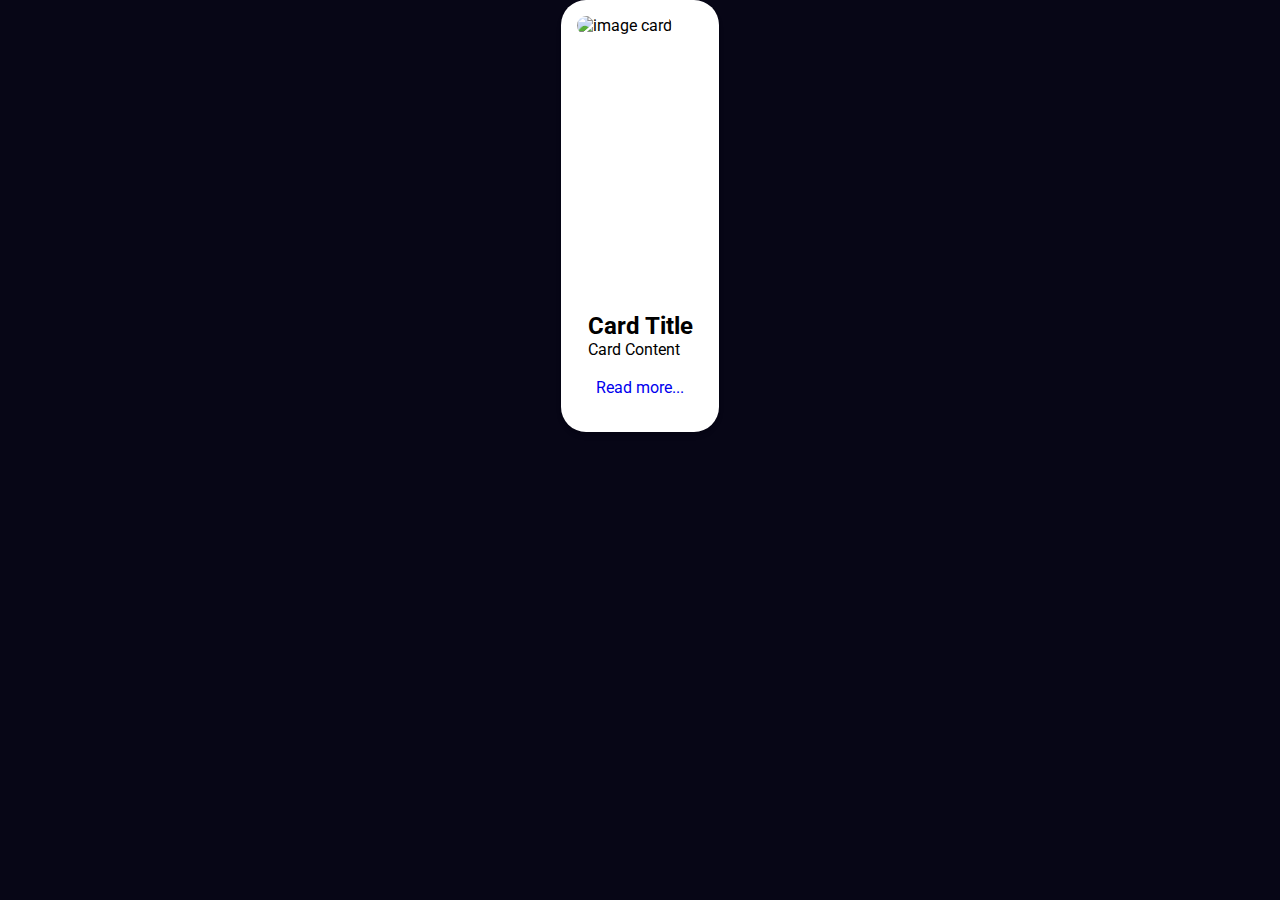
==== card_1.html @ c9ea322a "Add files via upload" ====
<!DOCTYPE html>
<html lang="en">
    <head>
        <meta charset="UTF-8">
        <meta http-equiv="X-UA-Compatible" content="IE=edge">
        <meta name="viewport" content="width=device-width, initial-scale=1.0">
        <title>card</title>
        <link rel="stylesheet" href="styles.css">
        <link rel="stylesheet" href="card.css">

    </head>
    <body class="grid place-center bg ">

        <div class="card-container round-25 grid place-center" data-aos="zoom-in-down" 
        data-aos-duration="1000" >
            <div class="card-img  ">
                <img class=" round-12  " src="https://unsplash.it/1000" alt="image card">
            </div>
            <div class="card-content m-t-1">
                <div class="card-title">
                    <h2>Card Title</h2>
                    <p>Card Content</p>
                </div>
            </div>
            <a href="#" class="btn">Read more...</a>
        </div>
    </body>
</html>
---- styles.css ----
@import url('https://fonts.googleapis.com/css2?family=Fira+Sans:ital,wght@0,100;0,200;0,300;0,400;0,500;0,600;0,700;0,800;0,900;1,400&family=Montserrat:wght@100;200;300;400;600;700;800;900&family=Roboto:ital,wght@0,300;0,400;0,500;0,700;0,900;1,400;1,900&display=swap');

* {
    scroll-behavior: smooth;
    padding: 0;
    margin: 0;
    box-sizing: border-box;
    font-family: 'Fira Sans', sans-serif;
    font-family: 'Montserrat', sans-serif;
    font-family: 'Roboto', sans-serif;
}

body {
    /* background: #f5f0f0; */
    background-color: #070616;
}



a {
    text-decoration: none;

}

.txt-deco-none {
    text-decoration: none;
}

.btn {
    border: none;
    padding: 1.2rem;
}

.absolute {
    position: absolute;
}

.relative {
    position: relative;
}

.fixe {
    position: fixed;
}

.full {
    width: 100%;
}

.grid {
    display: grid;
}

.flex {
    display: flex;
}

.place-center {
    place-items: center;
}

.flex-col {
    flex-direction: column;
}

.flex-row {
    flex-direction: row;
}

.wrap {
    flex-wrap: wrap;
}

.col-1 {
    columns: 1;
}

.col-2 {
    columns: 2;
}

.col-3 {
    columns: 3;
}



.round-25 {
    border-radius: 25px;
}

.round-12 {
    border-radius: 12px;
}

.round-45 {
    border-radius: 45px;
}

.round-5 {
    border-radius: 5px;
}

.round-10 {
    border-radius: 10px;
}

.round-full {
    border-radius: 200px;
}


.m-auto {
    margin: auto;
}

.m-t-1 {
    margin-top: 1rem;
}

.m-t-2 {
    margin-top: 2rem;
}

.m-t-3 {
    margin-top: 3rem;
}

.m-t-4 {
    margin-top: 4rem;
}

.m-t-5 {
    margin-top: 5rem;
}

li {
    list-style: none;
}
---- card.css ----
.card-container{
    margin: 0 25px;
    display: flex;
    flex-direction: column;
    padding:1rem;
    background: #fff;
    box-shadow: rgba(0, 0, 0, 0.1) 0px 4px 6px -1px, rgba(0, 0, 0, 0.06) 0px 2px 4px -1px;
}
.card-container .card-img{
    width: 100%;
    height: 280px;
}
.card-container .card-img img{
    width: 300px;
    height: 280px;
    object-fit: cover;
}
@media (max-width: 900px){
    .card-container{
        margin: 0 25px;
        display: flex;
        flex-direction: column;
        padding:1rem;
        box-shadow: rgba(0, 0, 0, 0.1) 0px 4px 6px -1px, rgba(0, 0, 0, 0.06) 0px 2px 4px -1px;
    }
    .card-container .card-img{
        width: 100%;
        height: 280px;
    }
    .card-container .card-img img{
        width: 300px;
        height: 280px;
        object-fit: cover;
    }

}
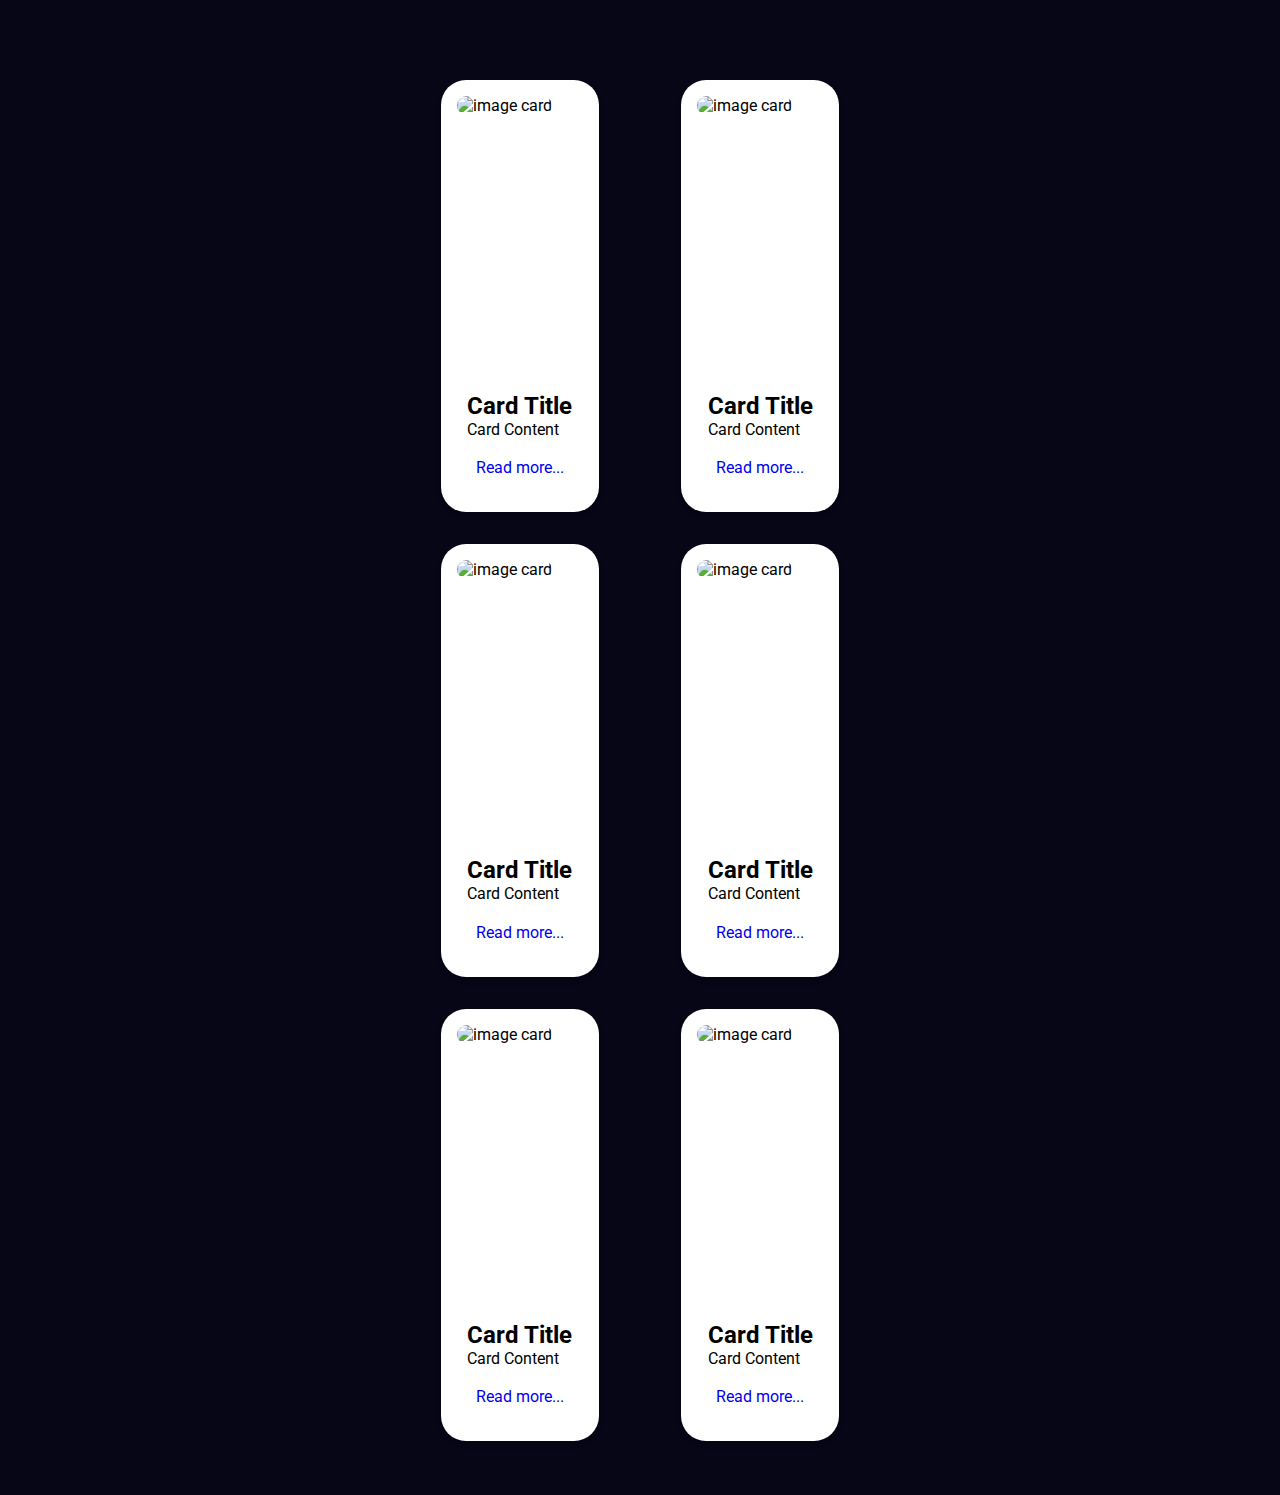
==== commit 5425a4fa: "Update card_1.html" ====
--- a/card_1.html
+++ b/card_1.html
@@ -10,19 +10,88 @@
 
     </head>
     <body class="grid place-center bg ">
-
-        <div class="card-container round-25 grid place-center" data-aos="zoom-in-down" 
-        data-aos-duration="1000" >
-            <div class="card-img  ">
-                <img class=" round-12  " src="https://unsplash.it/1000" alt="image card">
+        <div class="cards-container m-t-5" data-aos="zoom-in-down"
+        data-aos-duration="1000">
+            <div class="card-container round-25 grid place-center">
+                <div class="card-img ">
+                    <img class=" round-12 " src="https://unsplash.it/1000"
+                        alt="image card">
+                </div>
+                <div class="card-content m-t-1">
+                    <div class="card-title">
+                        <h2>Card Title</h2>
+                        <p>Card Content</p>
+                    </div>
+                </div>
+                <a href="#" class="btn">Read more...</a>
             </div>
-            <div class="card-content m-t-1">
-                <div class="card-title">
-                    <h2>Card Title</h2>
-                    <p>Card Content</p>
+            <div class="card-container next round-25 grid place-center">
+                <div class="card-img ">
+                    <img class=" round-12 " src="https://unsplash.it/1001"
+                        alt="image card">
                 </div>
+                <div class="card-content m-t-1">
+                    <div class="card-title">
+                        <h2>Card Title</h2>
+                        <p>Card Content</p>
+                    </div>
+                </div>
+                <a href="#" class="btn">Read more...</a>
             </div>
-            <a href="#" class="btn">Read more...</a>
+            <div class="card-container next round-25 grid place-center">
+                <div class="card-img ">
+                    <img class=" round-12 " src="https://unsplash.it/1010"
+                        alt="image card">
+                </div>
+                <div class="card-content m-t-1">
+                    <div class="card-title">
+                        <h2>Card Title</h2>
+                        <p>Card Content</p>
+                    </div>
+                </div>
+                <a href="#" class="btn">Read more...</a>
+            </div>
+            <div class="card-container next round-25 grid place-center">
+                <div class="card-img ">
+                    <img class=" round-12 " src="https://unsplash.it/1020"
+                        alt="image card">
+                </div>
+                <div class="card-content m-t-1">
+                    <div class="card-title">
+                        <h2>Card Title</h2>
+                        <p>Card Content</p>
+                    </div>
+                </div>
+                <a href="#" class="btn">Read more...</a>
+            </div>
+            <div class="card-container next round-25 grid place-center">
+                <div class="card-img ">
+                    <img class=" round-12 " src="https://unsplash.it/1030"
+                        alt="image card">
+                </div>
+                <div class="card-content m-t-1">
+                    <div class="card-title">
+                        <h2>Card Title</h2>
+                        <p>Card Content</p>
+                    </div>
+                </div>
+                <a href="#" class="btn">Read more...</a>
+            </div>
+            <div class="card-container next round-25 grid place-center">
+                <div class="card-img ">
+                    <img class=" round-12 " src="https://unsplash.it/1040"
+                        alt="image card">
+                </div>
+                <div class="card-content m-t-1">
+                    <div class="card-title">
+                        <h2>Card Title</h2>
+                        <p>Card Content</p>
+                    </div>
+                </div>
+                <a href="#" class="btn">Read more...</a>
+            </div>
         </div>
+        <br class="m-t-2">
+        <br>
     </body>
-</html>+</html>
--- a/card.css
+++ b/card.css
@@ -15,6 +15,13 @@
     height: 280px;
     object-fit: cover;
 }
+.cards-container {
+    columns: 2 ;
+    column-gap: 2rem ;
+}
+.cards-container .next{
+    margin-top: 2rem;
+}
 @media (max-width: 900px){
     .card-container{
         margin: 0 25px;
@@ -22,6 +29,9 @@
         flex-direction: column;
         padding:1rem;
         box-shadow: rgba(0, 0, 0, 0.1) 0px 4px 6px -1px, rgba(0, 0, 0, 0.06) 0px 2px 4px -1px;
+    }
+    .cards-container .next{
+        margin-top: 2rem;
     }
     .card-container .card-img{
         width: 100%;
@@ -32,5 +42,9 @@
         height: 280px;
         object-fit: cover;
     }
+    .cards-container {
+        columns: 1 ;
+        column-gap: 2px;
+    }
 
-}+}
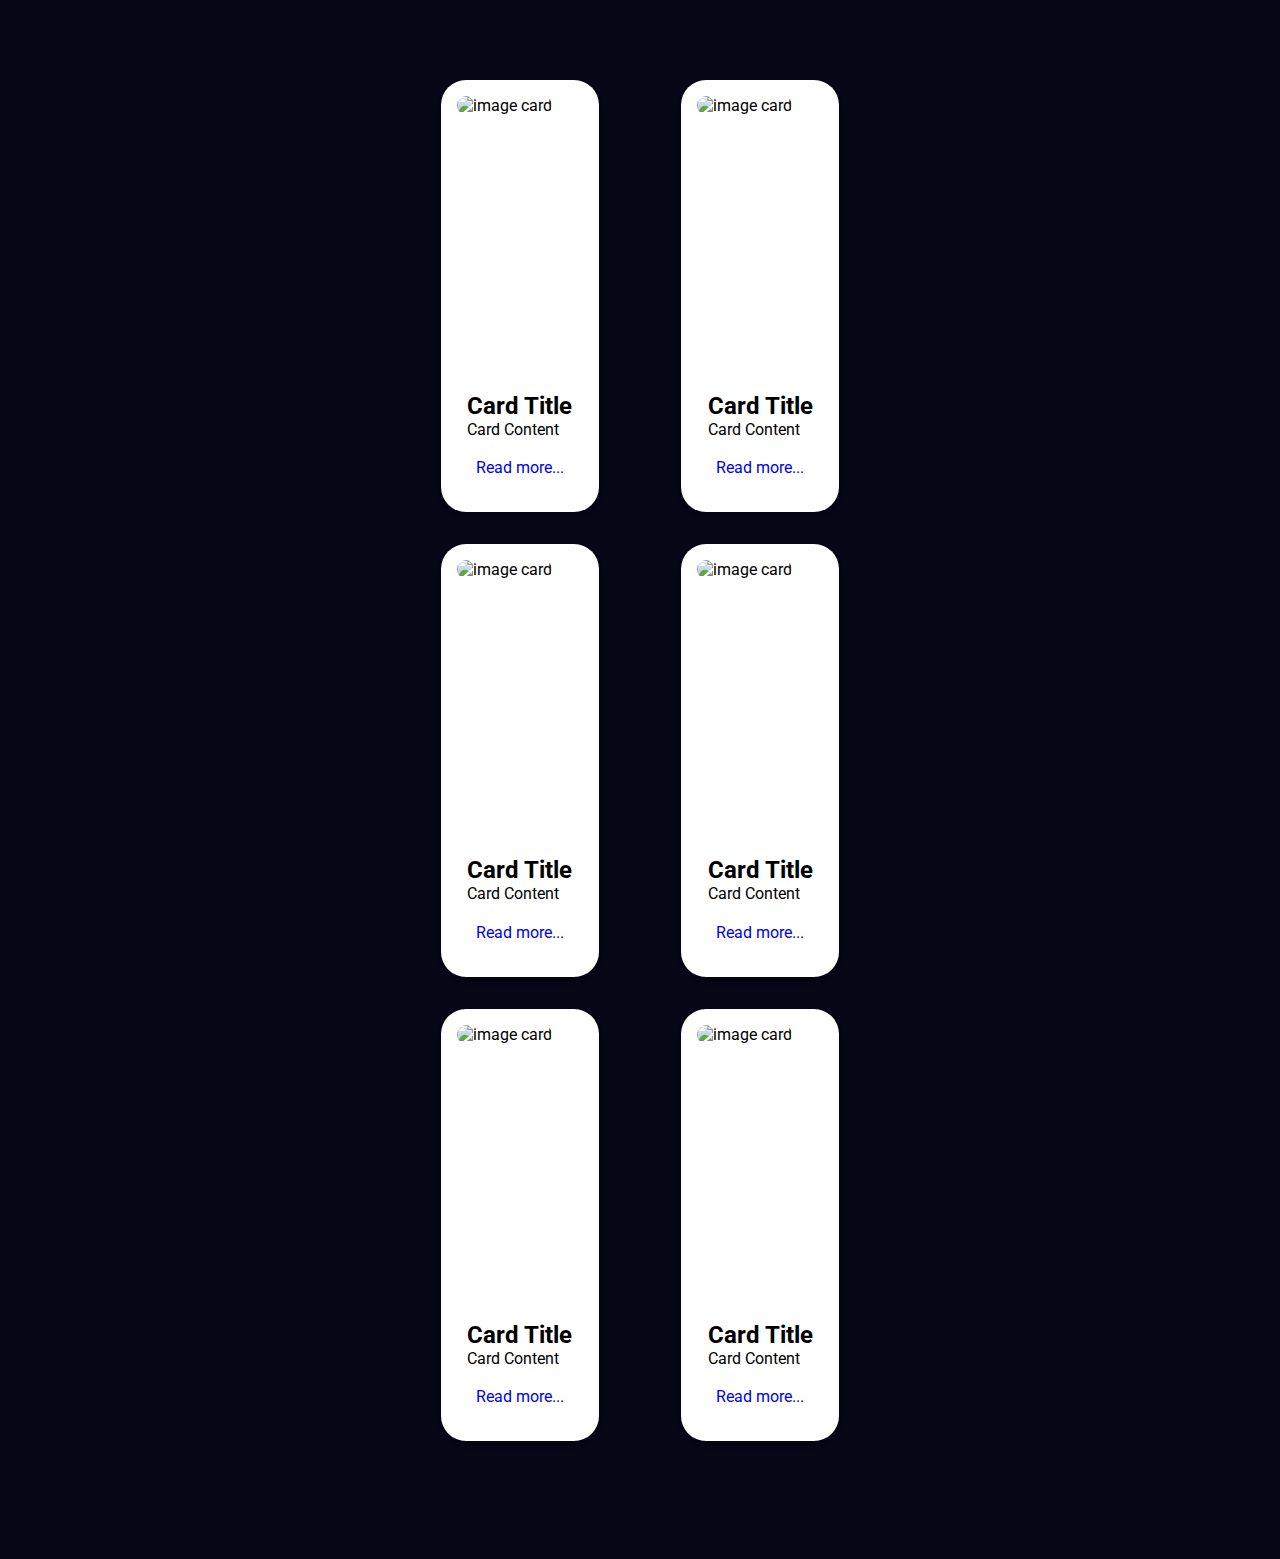
==== commit f6b33af3: "Update card_1.html" ====
--- a/card_1.html
+++ b/card_1.html
@@ -91,7 +91,8 @@
                 <a href="#" class="btn">Read more...</a>
             </div>
         </div>
-        <br class="m-t-2">
+        <span class="m-t-4"> </span>
+        <br >
         <br>
     </body>
 </html>
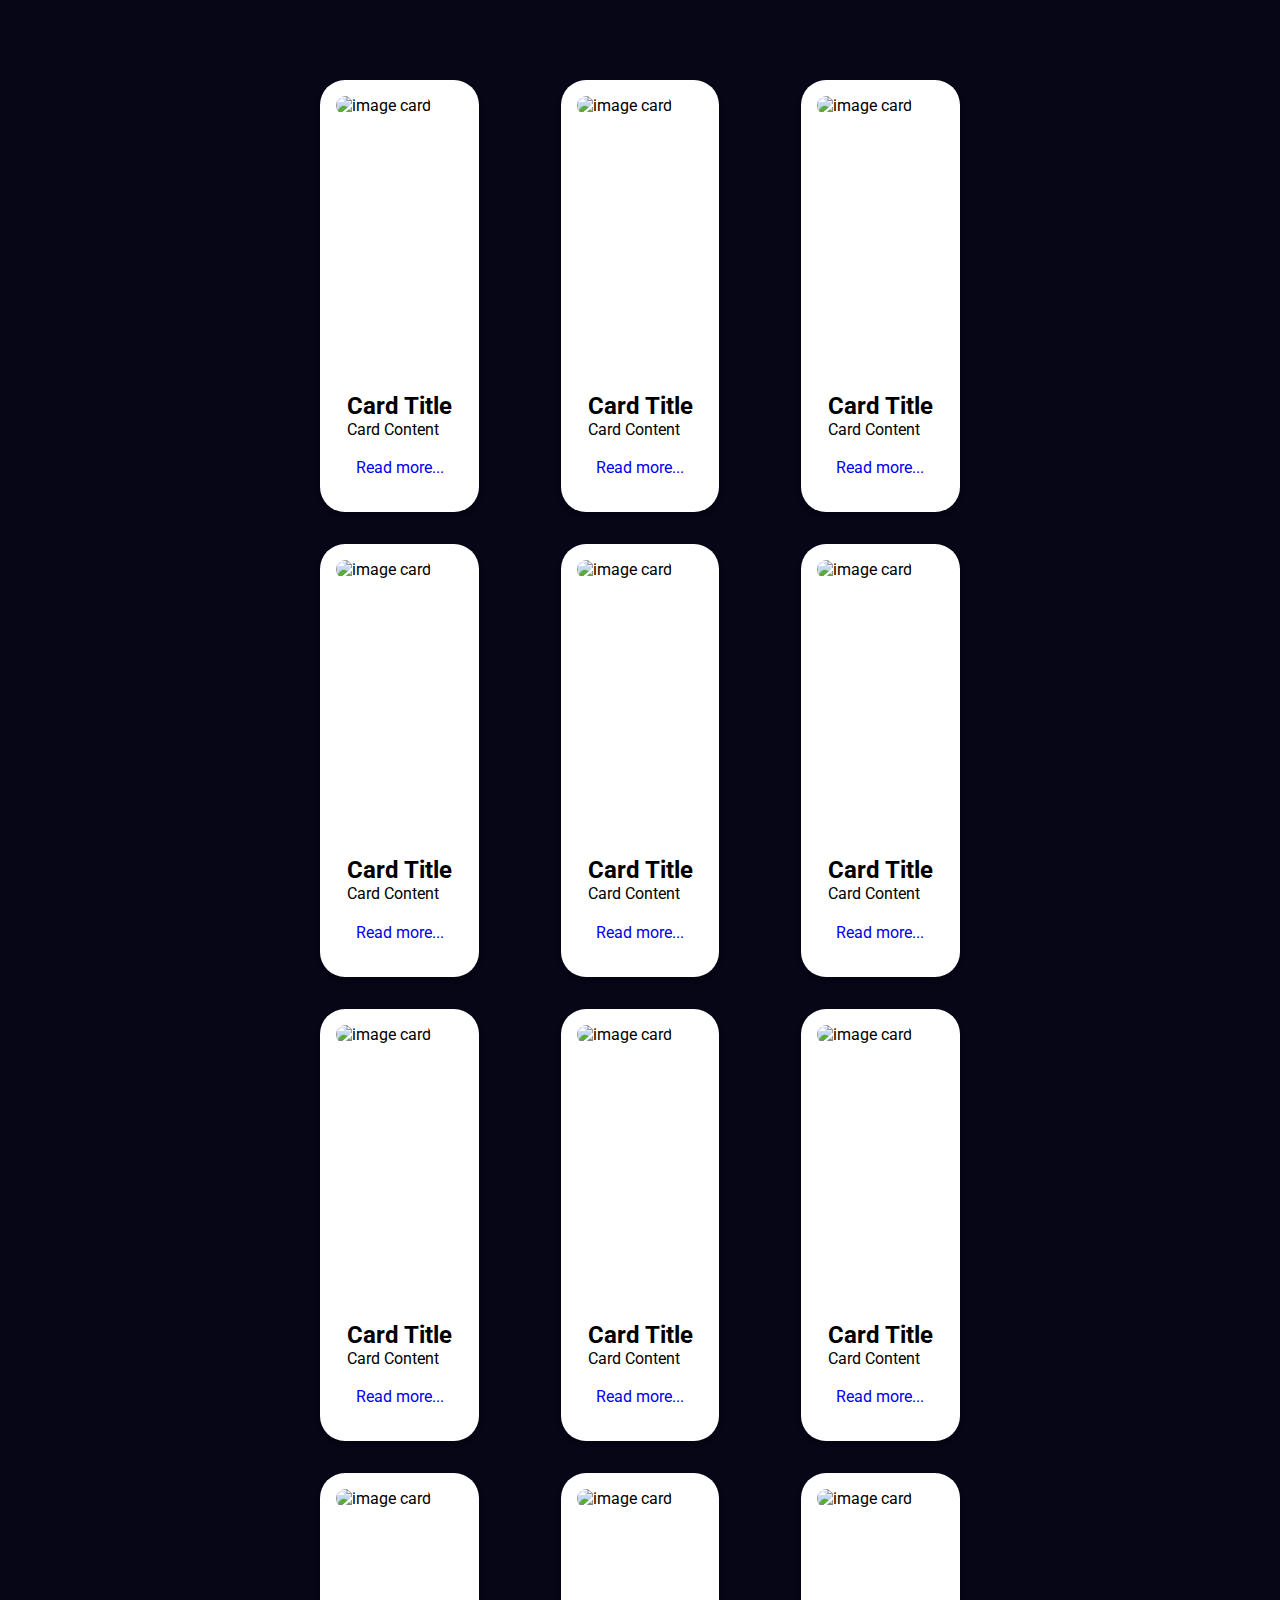
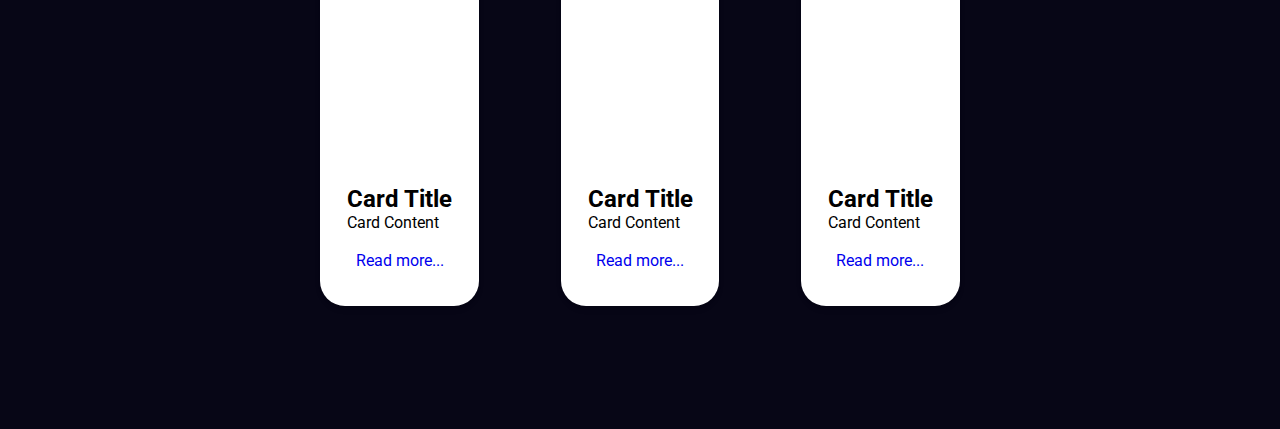
==== commit d4ea45e0: "Update card_1.html" ====
--- a/card_1.html
+++ b/card_1.html
@@ -11,10 +11,10 @@
     </head>
     <body class="grid place-center bg ">
         <div class="cards-container m-t-5" data-aos="zoom-in-down"
-        data-aos-duration="1000">
-            <div class="card-container round-25 grid place-center">
+        data-aos-duration="1000"> 
+            <div class="card-container round-25 grid place-center" >
                 <div class="card-img ">
-                    <img class=" round-12 " src="https://unsplash.it/1000"
+                    <img class=" round-12 "  src="https://unsplash.it/1000"
                         alt="image card">
                 </div>
                 <div class="card-content m-t-1">
@@ -90,6 +90,84 @@
                 </div>
                 <a href="#" class="btn">Read more...</a>
             </div>
+            <div class="card-container next round-25 grid place-center">
+                <div class="card-img ">
+                    <img class=" round-12 " src="https://unsplash.it/1070"
+                        alt="image card">
+                </div>
+                <div class="card-content m-t-1">
+                    <div class="card-title">
+                        <h2>Card Title</h2>
+                        <p>Card Content</p>
+                    </div>
+                </div>
+                <a href="#" class="btn">Read more...</a>
+            </div>
+            <div class="card-container next round-25 grid place-center">
+                <div class="card-img ">
+                    <img class=" round-12 " src="https://unsplash.it/1100"
+                        alt="image card">
+                </div>
+                <div class="card-content m-t-1">
+                    <div class="card-title">
+                        <h2>Card Title</h2>
+                        <p>Card Content</p>
+                    </div>
+                </div>
+                <a href="#" class="btn">Read more...</a>
+            </div>
+            <div class="card-container next round-25 grid place-center">
+                <div class="card-img ">
+                    <img class=" round-12 " src="https://unsplash.it/1050"
+                        alt="image card">
+                </div>
+                <div class="card-content m-t-1">
+                    <div class="card-title">
+                        <h2>Card Title</h2>
+                        <p>Card Content</p>
+                    </div>
+                </div>
+                <a href="#" class="btn">Read more...</a>
+            </div>
+            <div class="card-container next round-25 grid place-center">
+                <div class="card-img ">
+                    <img class=" round-12 " src="https://unsplash.it/1060"
+                        alt="image card">
+                </div>
+                <div class="card-content m-t-1">
+                    <div class="card-title">
+                        <h2>Card Title</h2>
+                        <p>Card Content</p>
+                    </div>
+                </div>
+                <a href="#" class="btn">Read more...</a>
+            </div>
+            <div class="card-container next round-25 grid place-center">
+                <div class="card-img ">
+                    <img class=" round-12 " src="https://unsplash.it/1080"
+                        alt="image card">
+                </div>
+                <div class="card-content m-t-1">
+                    <div class="card-title">
+                        <h2>Card Title</h2>
+                        <p>Card Content</p>
+                    </div>
+                </div>
+                <a href="#" class="btn">Read more...</a>
+            </div>
+            <div class="card-container next round-25 grid place-center">
+                <div class="card-img ">
+                    <img class=" round-12 " src="https://unsplash.it/1090"
+                        alt="image card">
+                </div>
+                <div class="card-content m-t-1">
+                    <div class="card-title">
+                        <h2>Card Title</h2>
+                        <p>Card Content</p>
+                    </div>
+                </div>
+                <a href="#" class="btn">Read more...</a>
+            </div>
         </div>
         <span class="m-t-4"> </span>
         <br >
--- a/card.css
+++ b/card.css
@@ -16,7 +16,7 @@
     object-fit: cover;
 }
 .cards-container {
-    columns: 2 ;
+    columns: 3 ;
     column-gap: 2rem ;
 }
 .cards-container .next{
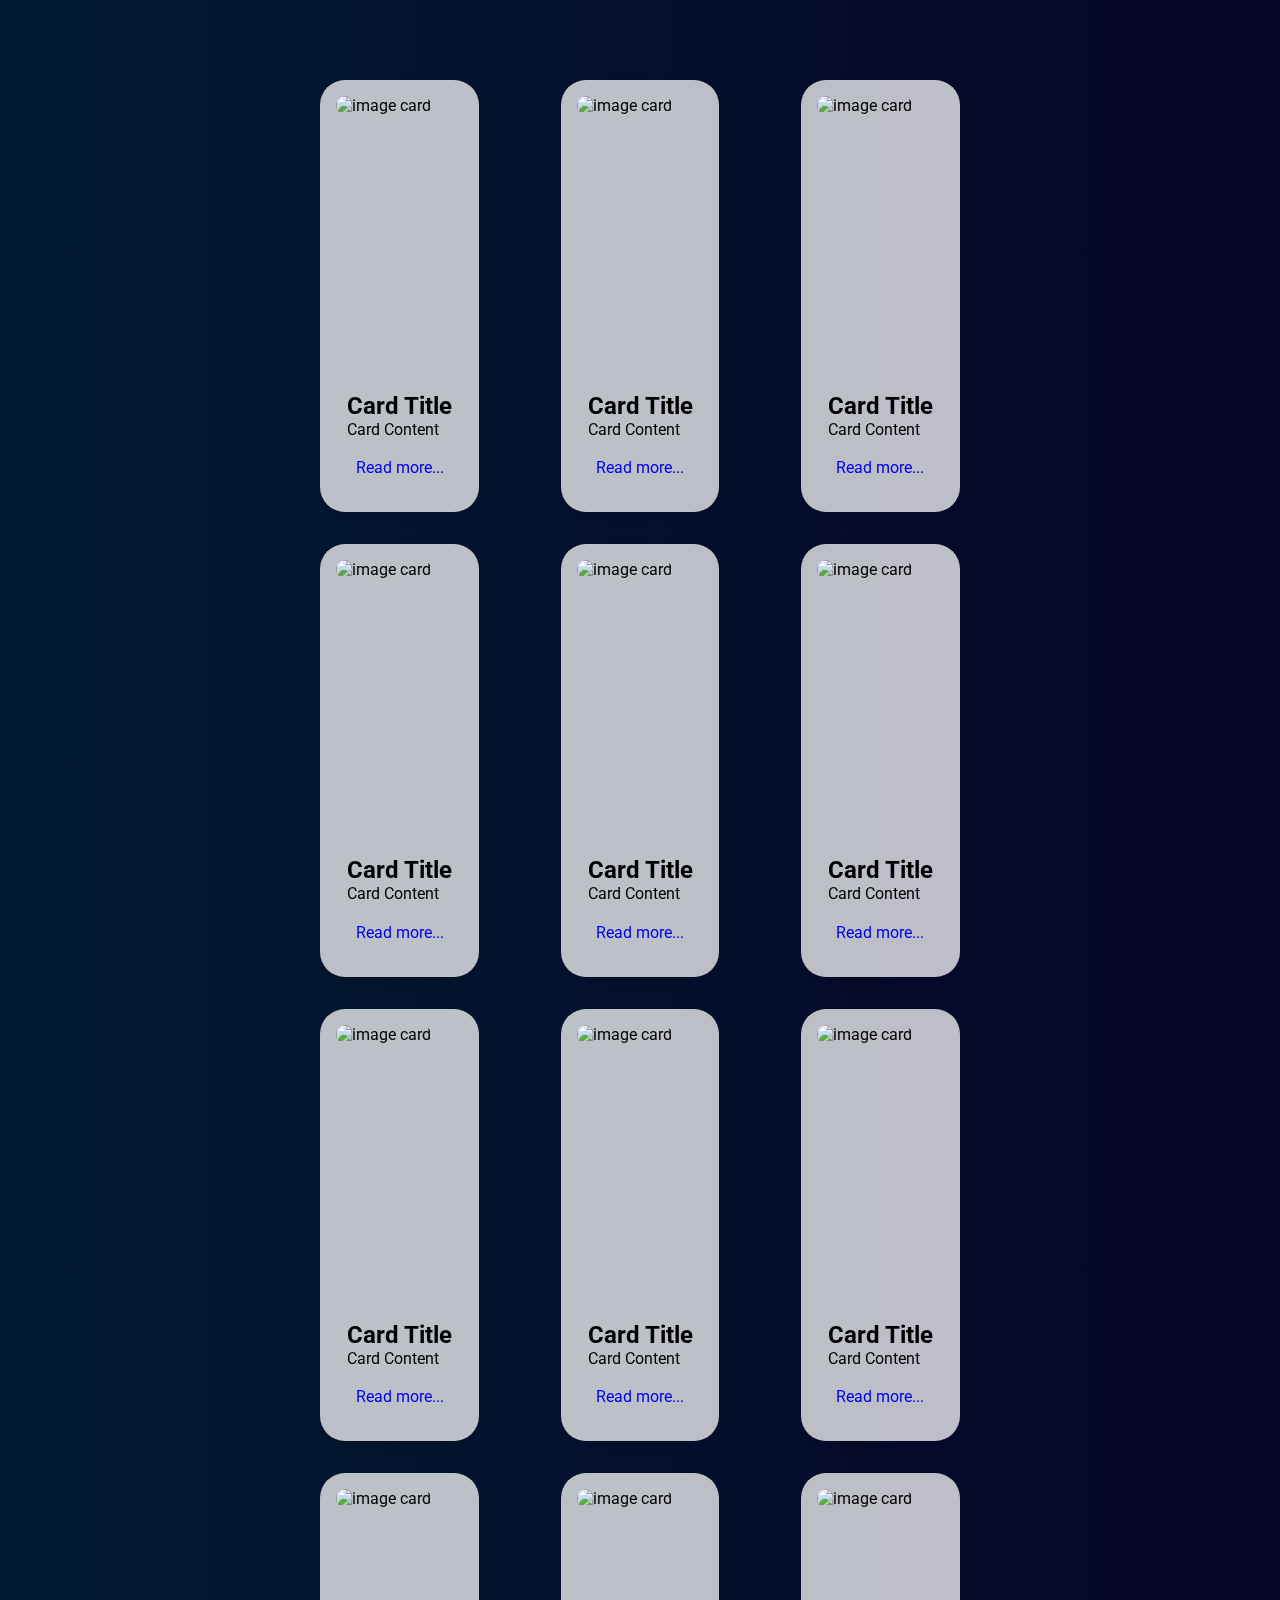
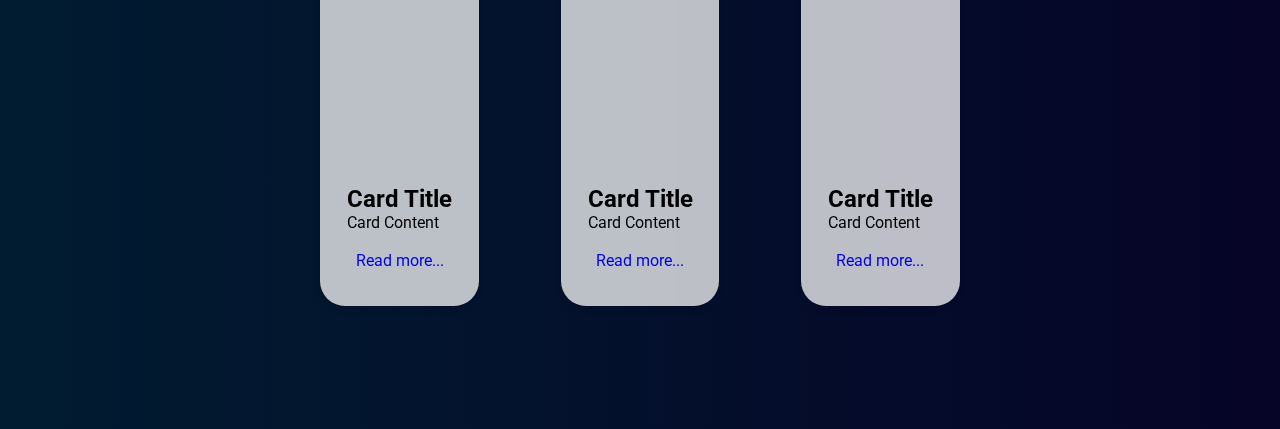
==== commit b0e6eec7: "Add files via upload" ====
--- a/card_1.html
+++ b/card_1.html
@@ -173,4 +173,4 @@
         <br >
         <br>
     </body>
-</html>
+</html>--- a/styles.css
+++ b/styles.css
@@ -13,6 +13,8 @@
 body {
     /* background: #f5f0f0; */
     background-color: #070616;
+    background: linear-gradient(90deg, rgb(1, 28, 49), rgb(6, 4, 39));
+
 }
 
 
@@ -136,4 +138,15 @@
 
 li {
     list-style: none;
+}
+
+body::-webkit-scrollbar {
+    width: 0.5rem;
+    background:#cfc1ff9c ;
+    position: absolute;
+}
+
+body::-webkit-scrollbar-thumb {
+    border-radius: 50px;
+    background: #100471;
 }--- a/card.css
+++ b/card.css
@@ -3,7 +3,8 @@
     display: flex;
     flex-direction: column;
     padding:1rem;
-    background: #fff;
+    background: #ffffffbc;
+    backdrop-filter: blur(50px);
     box-shadow: rgba(0, 0, 0, 0.1) 0px 4px 6px -1px, rgba(0, 0, 0, 0.06) 0px 2px 4px -1px;
 }
 .card-container .card-img{
@@ -47,4 +48,4 @@
         column-gap: 2px;
     }
 
-}
+}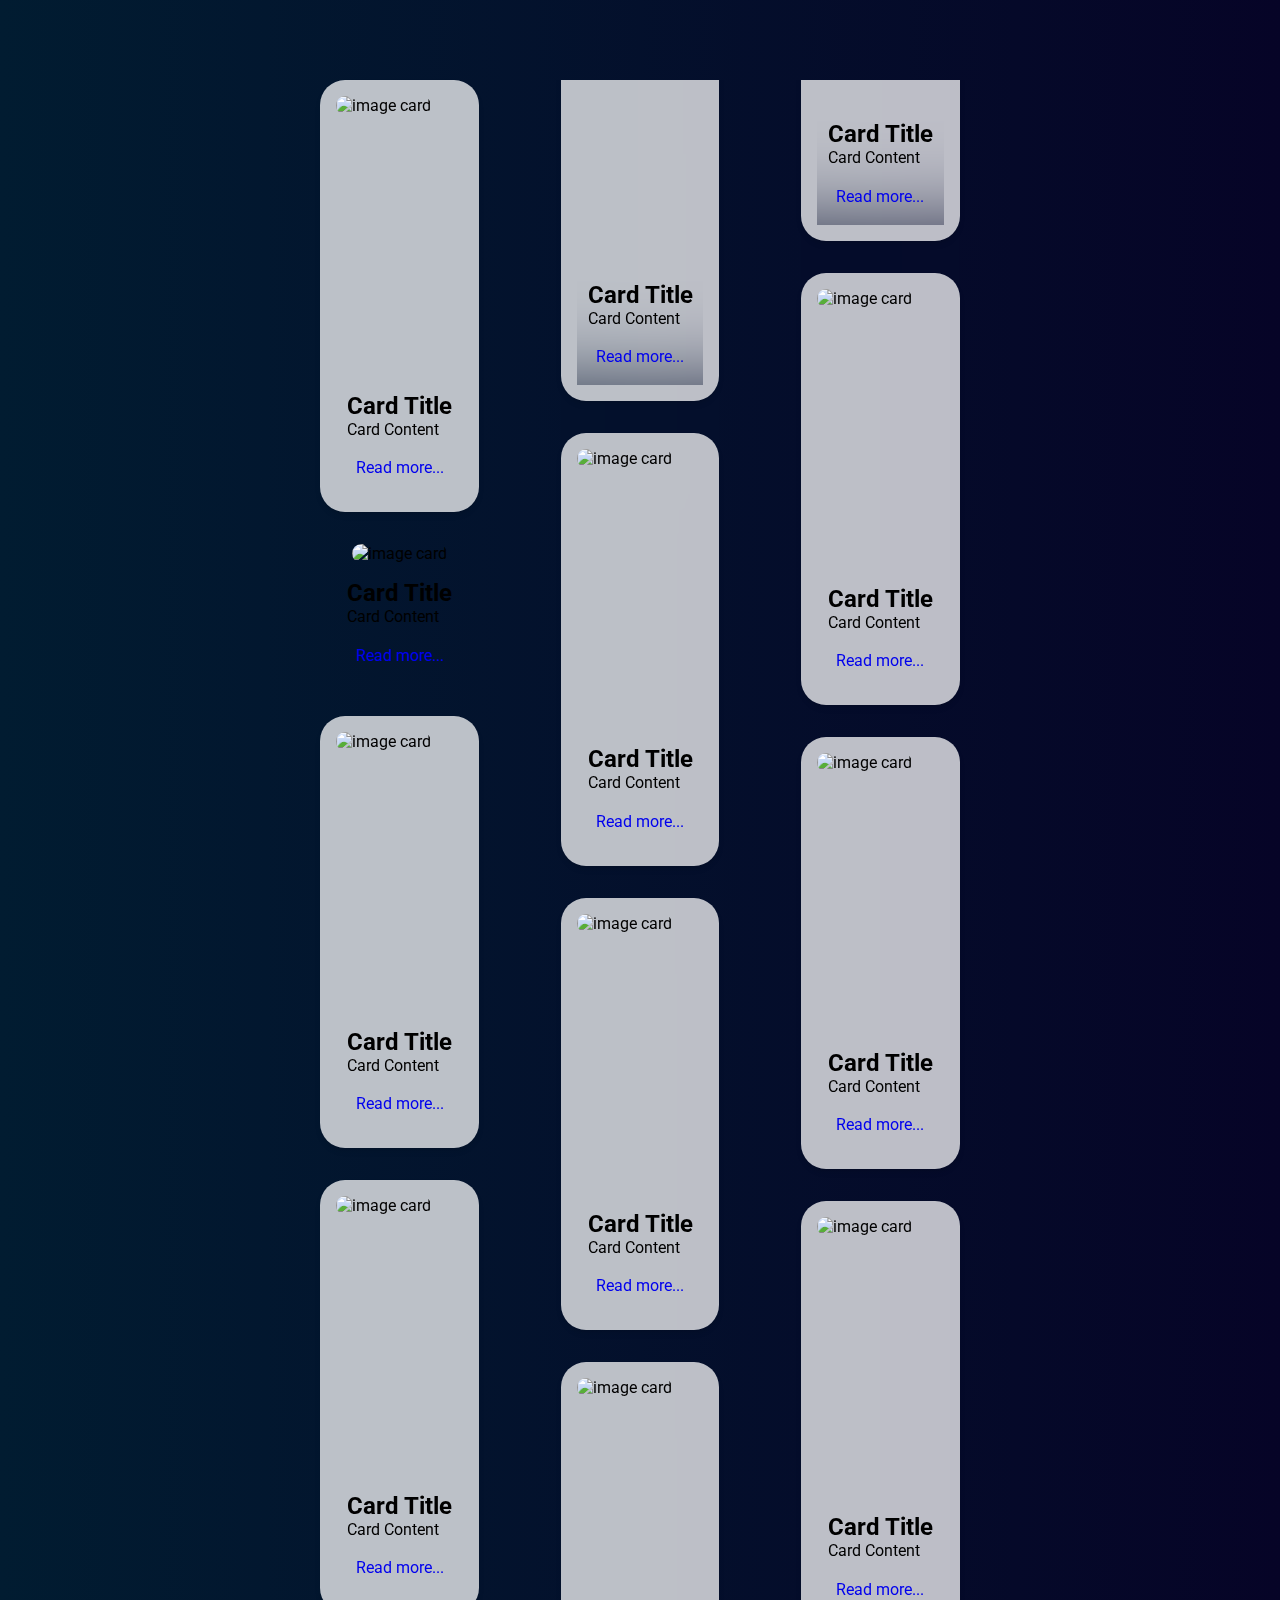
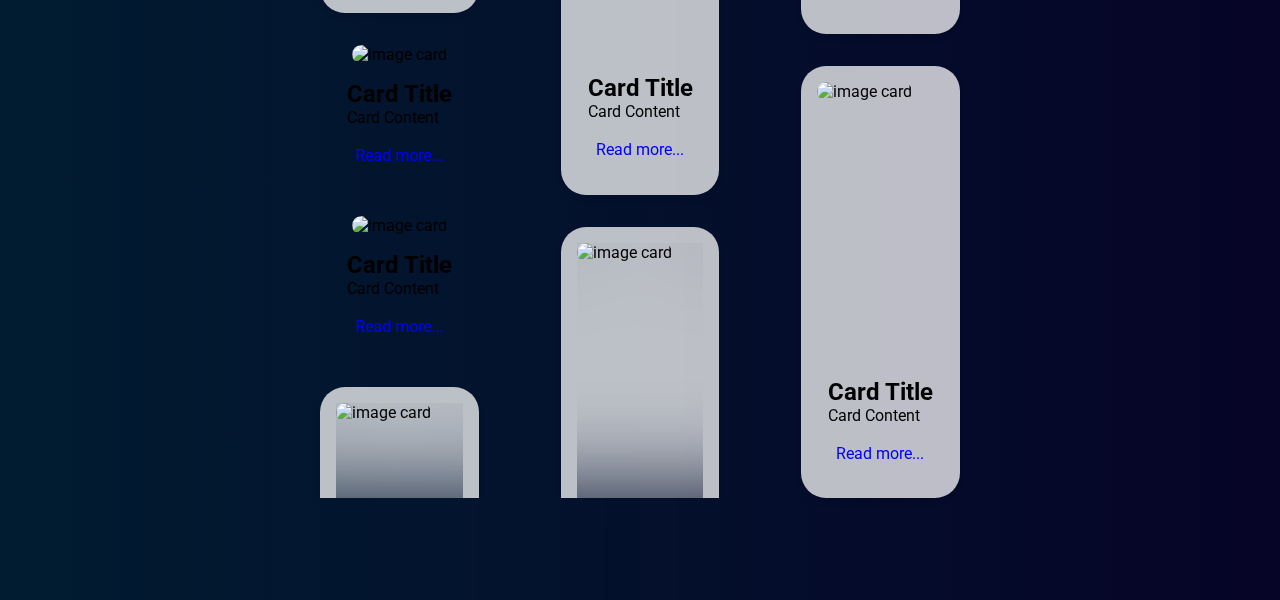
==== commit 50c3610f: "Update card_1.html" ====
--- a/card_1.html
+++ b/card_1.html
@@ -25,6 +25,18 @@
                 </div>
                 <a href="#" class="btn">Read more...</a>
             </div>
+            <div class="card-2-container next round-25 grid place-center">
+                <div class="card-img ">
+                    <img class=" round-12 " src="https://unsplash.it/1026" alt="image card">
+                </div>
+                <div class="card-2-content m-t-1">
+                    <div class="card-title">
+                        <h2>Card Title</h2>
+                        <p>Card Content</p>
+                    </div>
+                </div>
+                <a href="#" class="btn">Read more...</a>
+            </div>
             <div class="card-container next round-25 grid place-center">
                 <div class="card-img ">
                     <img class=" round-12 " src="https://unsplash.it/1001"
@@ -44,6 +56,30 @@
                         alt="image card">
                 </div>
                 <div class="card-content m-t-1">
+                    <div class="card-title">
+                        <h2>Card Title</h2>
+                        <p>Card Content</p>
+                    </div>
+                </div>
+                <a href="#" class="btn">Read more...</a>
+            </div>
+            <div class="card-2-container next round-25 grid place-center">
+                <div class="card-img ">
+                    <img class=" round-12 " src="https://unsplash.it/1021" alt="image card">
+                </div>
+                <div class="card-2-content m-t-1">
+                    <div class="card-title">
+                        <h2>Card Title</h2>
+                        <p>Card Content</p>
+                    </div>
+                </div>
+                <a href="#" class="btn">Read more...</a>
+            </div>
+            <div class="card-2-container next round-25 grid place-center">
+                <div class="card-img ">
+                    <img class=" round-12 " src="https://unsplash.it/1025" alt="image card">
+                </div>
+                <div class="card-2-content m-t-1">
                     <div class="card-title">
                         <h2>Card Title</h2>
                         <p>Card Content</p>
@@ -173,4 +209,4 @@
         <br >
         <br>
     </body>
-</html>+</html>
